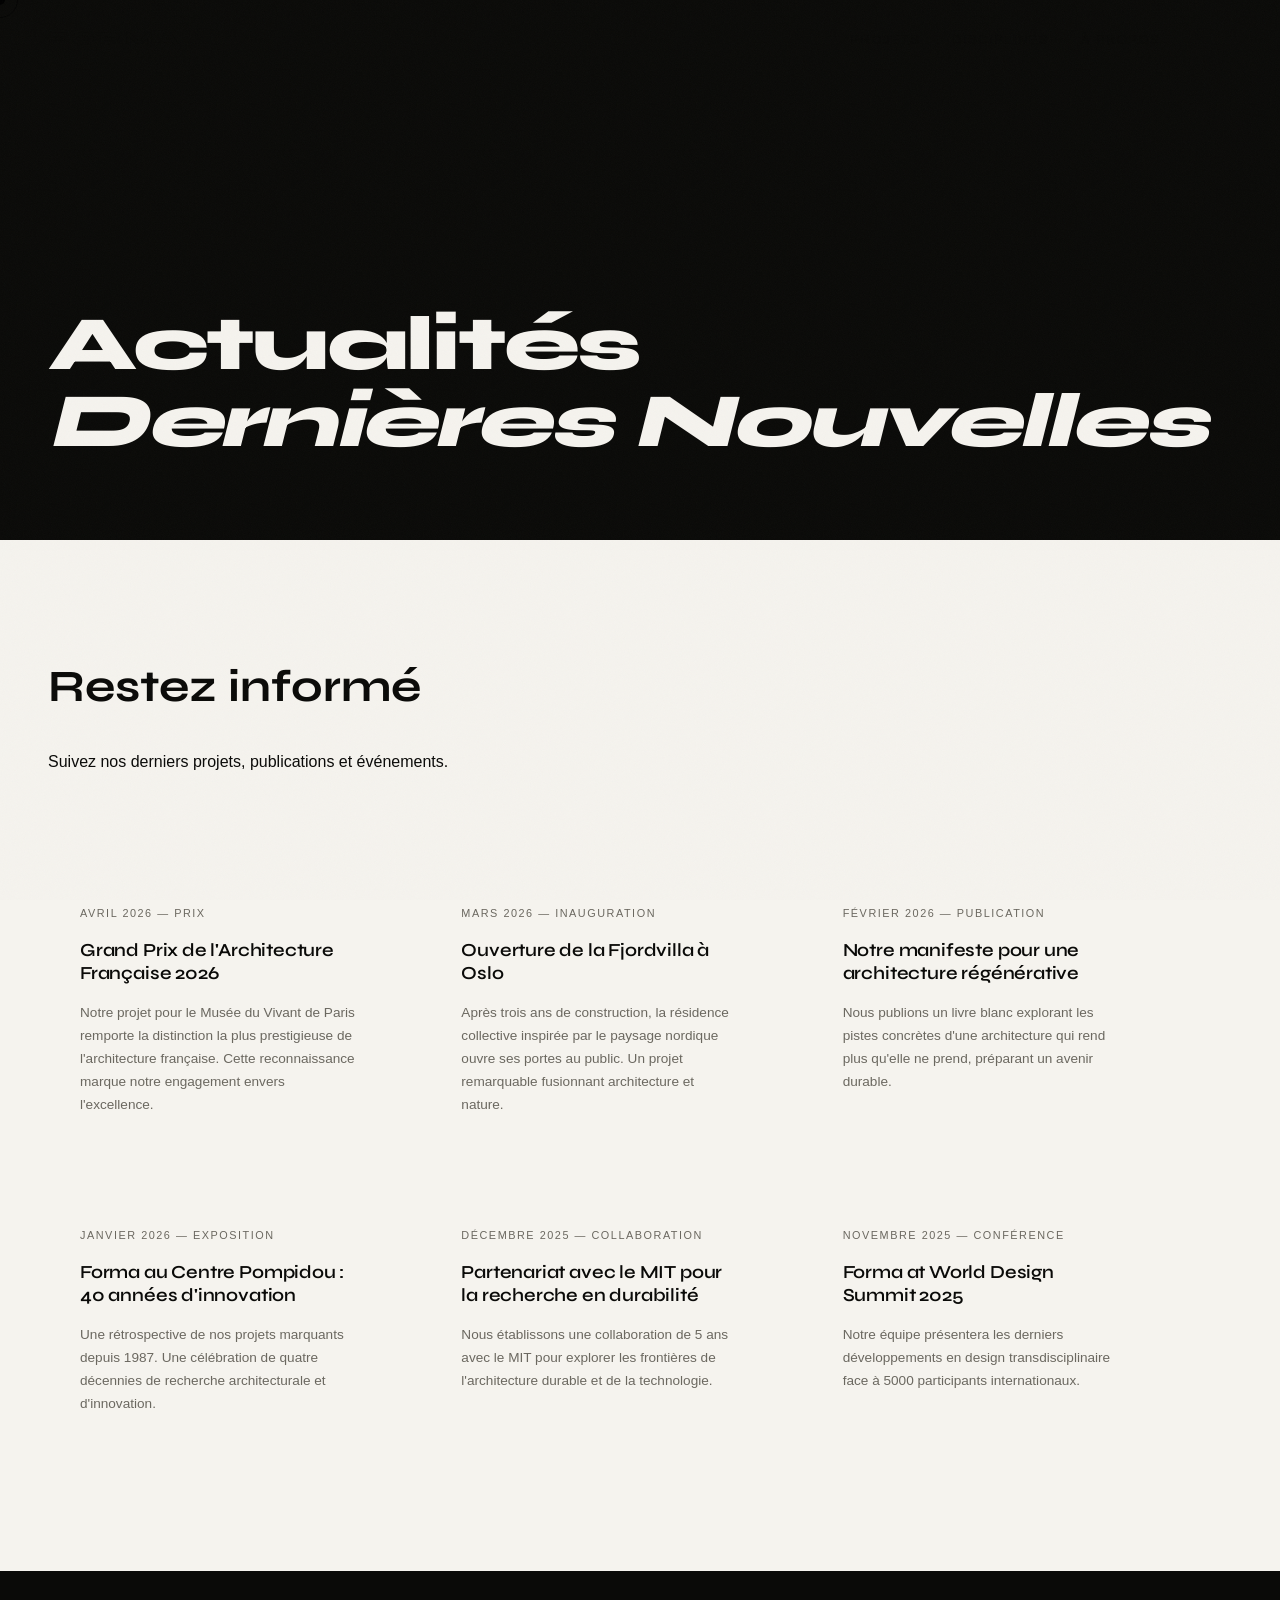
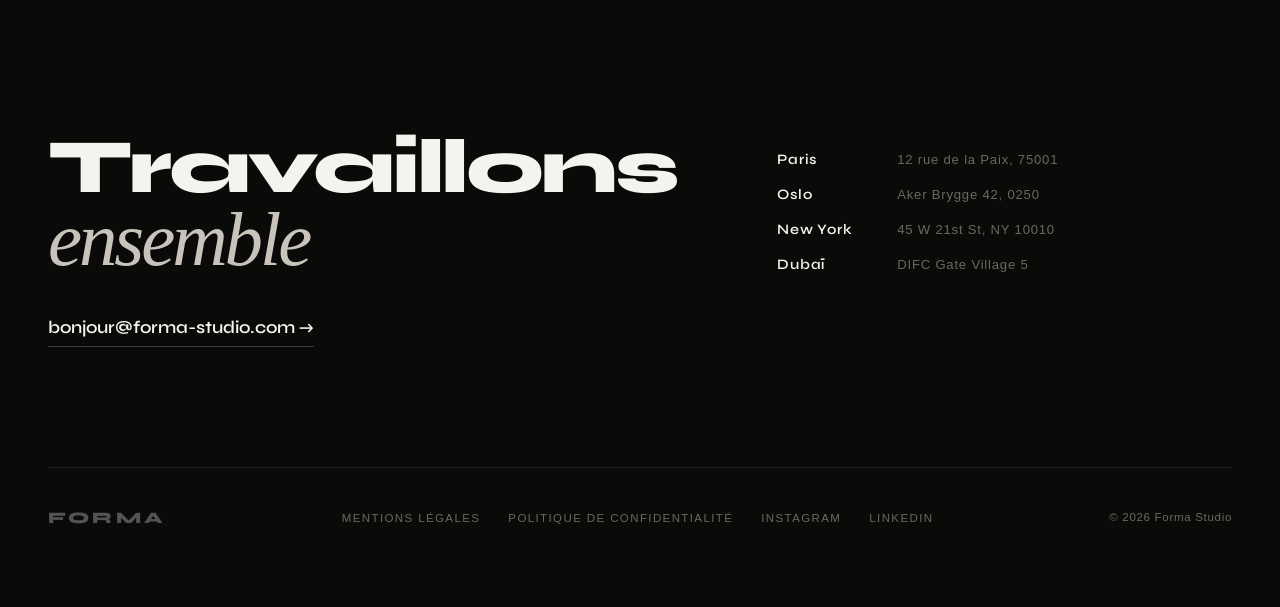
==== actualites.html @ c15c1950 "Add files via upload" ====
<!DOCTYPE html>
<html lang="fr">
<head>
<meta charset="UTF-8">
<meta name="viewport" content="width=device-width, initial-scale=1.0">
<title>Actualités — FORMA</title>
<link rel="preconnect" href="https://fonts.googleapis.com">
<link rel="preconnect" href="https://fonts.gstatic.com" crossorigin>
<link href="https://fonts.googleapis.com/css2?family=Editorial+New:ital,wght@0,400;0,700;1,400&family=Neue+Montreal:wght@300;400;500&family=Syne:wght@400;500;600;700;800&display=swap" rel="stylesheet">
<link rel="stylesheet" href="styles.css">
</head>
<body>

<div class="cursor" id="cursor"></div>
<div class="cursor-ring" id="cursorRing"></div>

<!-- NAV -->
<nav id="mainNav">
  <a href="index.html" class="nav-logo">Forma</a>
  <div class="nav-right">
    <ul class="nav-links" id="navLinks">
      <li><a href="projets.html">Projets</a></li>
      <li><a href="disciplines.html">Disciplines</a></li>
      <li><a href="apropos.html">À Propos</a></li>
    </ul>
    <button class="menu-btn" id="menuBtn" aria-label="Menu">
      <span></span><span></span><span></span>
    </button>
  </div>
</nav>

<!-- FULLSCREEN MENU -->
<div class="fullmenu" id="fullmenu">
  <ul class="fullmenu-nav">
    <li><a href="projets.html">Projets</a></li>
    <li><a href="disciplines.html">Disciplines</a></li>
    <li><a href="apropos.html">À Propos</a></li>
    <li><a href="actualites.html">Actualités</a></li>
    <li><a href="durabilite.html">Durabilité</a></li>
    <li><a href="index.html#contact">Contact</a></li>
  </ul>
  <div class="fullmenu-info">
    <div>
      <a href="#">Instagram</a><br>
      <a href="#">LinkedIn</a>
    </div>
    <div>
      Paris · Oslo<br>New York · Dubaï
    </div>
  </div>
</div>

<!-- PAGE HEADER -->
<section class="page-header">
  <h1>Actualités<br><em>Dernières Nouvelles</em></h1>
</section>

<!-- PAGE CONTENT -->
<section class="page-content">
  <div class="page-section">
    <h2>Restez informé</h2>
    <p>Suivez nos derniers projets, publications et événements.</p>
  </div>

  <div class="news" style="padding: 0; background: transparent;">
    <div class="news-grid" style="gap: 40px;">
      <a href="#" class="news-card reveal">
        <div class="news-date">Avril 2026 — Prix</div>
        <h3 class="news-title">Grand Prix de l'Architecture Française 2026</h3>
        <p class="news-excerpt">Notre projet pour le Musée du Vivant de Paris remporte la distinction la plus prestigieuse de l'architecture française. Cette reconnaissance marque notre engagement envers l'excellence.</p>
      </a>
      <a href="#" class="news-card reveal">
        <div class="news-date">Mars 2026 — Inauguration</div>
        <h3 class="news-title">Ouverture de la Fjordvilla à Oslo</h3>
        <p class="news-excerpt">Après trois ans de construction, la résidence collective inspirée par le paysage nordique ouvre ses portes au public. Un projet remarquable fusionnant architecture et nature.</p>
      </a>
      <a href="#" class="news-card reveal">
        <div class="news-date">Février 2026 — Publication</div>
        <h3 class="news-title">Notre manifeste pour une architecture régénérative</h3>
        <p class="news-excerpt">Nous publions un livre blanc explorant les pistes concrètes d'une architecture qui rend plus qu'elle ne prend, préparant un avenir durable.</p>
      </a>
      <a href="#" class="news-card reveal">
        <div class="news-date">Janvier 2026 — Exposition</div>
        <h3 class="news-title">Forma au Centre Pompidou : 40 années d'innovation</h3>
        <p class="news-excerpt">Une rétrospective de nos projets marquants depuis 1987. Une célébration de quatre décennies de recherche architecturale et d'innovation.</p>
      </a>
      <a href="#" class="news-card reveal">
        <div class="news-date">Décembre 2025 — Collaboration</div>
        <h3 class="news-title">Partenariat avec le MIT pour la recherche en durabilité</h3>
        <p class="news-excerpt">Nous établissons une collaboration de 5 ans avec le MIT pour explorer les frontières de l'architecture durable et de la technologie.</p>
      </a>
      <a href="#" class="news-card reveal">
        <div class="news-date">Novembre 2025 — Conférence</div>
        <h3 class="news-title">Forma at World Design Summit 2025</h3>
        <p class="news-excerpt">Notre équipe présentera les derniers développements en design transdisciplinaire face à 5000 participants internationaux.</p>
      </a>
    </div>
  </div>
</section>

<!-- CONTACT / FOOTER -->
<section class="contact-section">
  <div class="contact-inner">
    <div class="contact-left">
      <h2 class="reveal">Travaillons<br><em>ensemble</em></h2>
      <a href="mailto:bonjour@forma-studio.com" class="contact-email reveal">
        bonjour@forma-studio.com →
      </a>
    </div>
    <div class="contact-right reveal">
      <ul class="studios-list">
        <li><span class="city">Paris</span> 12 rue de la Paix, 75001</li>
        <li><span class="city">Oslo</span> Aker Brygge 42, 0250</li>
        <li><span class="city">New York</span> 45 W 21st St, NY 10010</li>
        <li><span class="city">Dubaï</span> DIFC Gate Village 5</li>
      </ul>
    </div>
  </div>
  <div class="footer-bottom">
    <span class="footer-logo">Forma</span>
    <ul class="footer-links">
      <li><a href="#">Mentions légales</a></li>
      <li><a href="#">Politique de confidentialité</a></li>
      <li><a href="#">Instagram</a></li>
      <li><a href="#">LinkedIn</a></li>
    </ul>
    <span class="footer-copy">© 2026 Forma Studio</span>
  </div>
</section>

<script src="main.js"></script>
</body>
</html>
---- styles.css ----
:root {
  --black: #0a0a08;
  --white: #f5f3ee;
  --warm-gray: #c8c4bb;
  --accent: #d4501a;
  --mid: #6b6860;
  --font-display: 'Syne', sans-serif;
  --font-body: 'Neue Montreal', 'DM Sans', sans-serif;
  --font-serif: 'Georgia', serif;
}

*, *::before, *::after { margin: 0; padding: 0; box-sizing: border-box; }

html { scroll-behavior: smooth; }

body {
  background: var(--white);
  color: var(--black);
  font-family: var(--font-body);
  font-weight: 300;
  overflow-x: hidden;
  cursor: none;
}

/* CUSTOM CURSOR */
.cursor {
  position: fixed;
  width: 10px;
  height: 10px;
  background: var(--black);
  border-radius: 50%;
  pointer-events: none;
  z-index: 9999;
  transform: translate(-50%, -50%);
  transition: transform 0.1s ease, width 0.3s ease, height 0.3s ease, background 0.3s ease;
  mix-blend-mode: difference;
}

.cursor-ring {
  position: fixed;
  width: 36px;
  height: 36px;
  border: 1px solid var(--black);
  border-radius: 50%;
  pointer-events: none;
  z-index: 9998;
  transform: translate(-50%, -50%);
  transition: transform 0.18s ease, width 0.3s ease, height 0.3s ease, opacity 0.3s ease;
  mix-blend-mode: difference;
  opacity: 0.6;
}

.cursor.hover { width: 20px; height: 20px; }
.cursor-ring.hover { width: 60px; height: 60px; opacity: 1; }

/* NOISE OVERLAY */
body::before {
  content: '';
  position: fixed;
  inset: 0;
  opacity: 0.03;
  background-image: url("data:image/svg+xml,%3Csvg viewBox='0 0 256 256' xmlns='http://www.w3.org/2000/svg'%3E%3Cfilter id='noise'%3E%3CfeTurbulence type='fractalNoise' baseFrequency='0.9' numOctaves='4' stitchTiles='stitch'/%3E%3C/filter%3E%3Crect width='100%25' height='100%25' filter='url(%23noise)'/%3E%3C/svg%3E");
  background-size: 200px 200px;
  pointer-events: none;
  z-index: 9997;
}

/* NAV */
nav {
  position: fixed;
  top: 0;
  left: 0;
  right: 0;
  z-index: 100;
  display: flex;
  align-items: center;
  justify-content: space-between;
  padding: 28px 48px;
  mix-blend-mode: normal;
}

.nav-logo {
  font-family: var(--font-display);
  font-weight: 800;
  font-size: 1.1rem;
  letter-spacing: 0.25em;
  text-transform: uppercase;
  color: var(--black);
  text-decoration: none;
  transition: color 0.3s ease;
}

.nav-logo.inverted { color: var(--white); }

.nav-right {
  display: flex;
  align-items: center;
  gap: 40px;
}

.nav-links {
  display: flex;
  gap: 32px;
  list-style: none;
}

.nav-links a {
  font-size: 0.8rem;
  letter-spacing: 0.12em;
  text-transform: uppercase;
  text-decoration: none;
  color: var(--black);
  font-weight: 400;
  position: relative;
  transition: color 0.3s;
}

.nav-links a::after {
  content: '';
  position: absolute;
  bottom: -2px;
  left: 0;
  width: 0;
  height: 1px;
  background: var(--black);
  transition: width 0.35s ease;
}

.nav-links a:hover::after { width: 100%; }

nav.dark .nav-links a,
nav.dark .nav-logo { color: var(--white); }
nav.dark .nav-links a::after { background: var(--white); }

.menu-btn {
  background: none;
  border: none;
  cursor: none;
  display: flex;
  flex-direction: column;
  gap: 5px;
  padding: 4px;
}

.menu-btn span {
  display: block;
  width: 24px;
  height: 1px;
  background: var(--black);
  transition: all 0.35s ease;
  transform-origin: center;
}

nav.dark .menu-btn span { background: var(--white); }

.menu-btn.open span:nth-child(1) { transform: translateY(6px) rotate(45deg); }
.menu-btn.open span:nth-child(2) { opacity: 0; }
.menu-btn.open span:nth-child(3) { transform: translateY(-6px) rotate(-45deg); }

/* FULLSCREEN MENU */
.fullmenu {
  position: fixed;
  inset: 0;
  background: var(--black);
  z-index: 90;
  display: flex;
  align-items: center;
  justify-content: space-between;
  padding: 120px 48px 80px;
  opacity: 0;
  pointer-events: none;
  transition: opacity 0.5s ease;
}

.fullmenu.open { opacity: 1; pointer-events: all; }

.fullmenu-nav {
  list-style: none;
  display: flex;
  flex-direction: column;
  gap: 8px;
}

.fullmenu-nav li { overflow: hidden; }

.fullmenu-nav a {
  display: block;
  font-family: var(--font-display);
  font-size: clamp(2.5rem, 5vw, 4.5rem);
  font-weight: 700;
  color: var(--warm-gray);
  text-decoration: none;
  letter-spacing: -0.02em;
  transition: color 0.2s, transform 0.2s;
  transform: translateY(110%);
}

.fullmenu.open .fullmenu-nav a {
  transform: translateY(0);
  transition: color 0.2s, transform 0.5s cubic-bezier(0.16, 1, 0.3, 1);
}

.fullmenu.open .fullmenu-nav li:nth-child(1) a { transition-delay: 0.05s; }
.fullmenu.open .fullmenu-nav li:nth-child(2) a { transition-delay: 0.1s; }
.fullmenu.open .fullmenu-nav li:nth-child(3) a { transition-delay: 0.15s; }
.fullmenu.open .fullmenu-nav li:nth-child(4) a { transition-delay: 0.2s; }
.fullmenu.open .fullmenu-nav li:nth-child(5) a { transition-delay: 0.25s; }
.fullmenu.open .fullmenu-nav li:nth-child(6) a { transition-delay: 0.3s; }

.fullmenu-nav a:hover { color: var(--white); }

.fullmenu-info {
  display: flex;
  flex-direction: column;
  justify-content: flex-end;
  gap: 48px;
  color: var(--mid);
  font-size: 0.8rem;
  letter-spacing: 0.08em;
  text-transform: uppercase;
  padding-bottom: 20px;
}

.fullmenu-info a { color: var(--mid); text-decoration: none; transition: color 0.2s; }
.fullmenu-info a:hover { color: var(--white); }

/* HERO */
.hero {
  height: 100vh;
  min-height: 700px;
  display: grid;
  grid-template-rows: 1fr auto;
  background: var(--black);
  position: relative;
  overflow: hidden;
}

.hero-bg {
  position: absolute;
  inset: 0;
  z-index: 0;
}

.hero-bg-img {
  width: 100%;
  height: 100%;
  object-fit: cover;
  opacity: 0;
  transition: opacity 1.2s ease;
  position: absolute;
  inset: 0;
}

.hero-bg-img.active { opacity: 0.35; }

.hero-content {
  position: relative;
  z-index: 2;
  display: flex;
  flex-direction: column;
  justify-content: flex-end;
  padding: 0 48px 60px;
}

.hero-tag {
  font-size: 0.72rem;
  letter-spacing: 0.2em;
  text-transform: uppercase;
  color: var(--warm-gray);
  margin-bottom: 24px;
  opacity: 0;
  transform: translateY(20px);
  animation: fadeUp 0.8s ease 0.4s forwards;
}

.hero-title {
  font-family: var(--font-display);
  font-weight: 800;
  font-size: clamp(3.5rem, 8vw, 9rem);
  line-height: 0.92;
  letter-spacing: -0.03em;
  color: var(--white);
  opacity: 0;
  transform: translateY(30px);
  animation: fadeUp 1s ease 0.5s forwards;
}

.hero-title em {
  font-style: italic;
  font-family: var(--font-serif);
  font-weight: 400;
  color: var(--warm-gray);
}

.hero-bottom {
  position: relative;
  z-index: 2;
  display: flex;
  align-items: center;
  justify-content: space-between;
  padding: 28px 48px;
  border-top: 1px solid rgba(255,255,255,0.1);
}

.hero-desc {
  color: var(--warm-gray);
  font-size: 0.82rem;
  letter-spacing: 0.06em;
  max-width: 360px;
  line-height: 1.7;
  opacity: 0;
  animation: fadeUp 0.8s ease 0.8s forwards;
}

.hero-scroll {
  display: flex;
  align-items: center;
  gap: 16px;
  color: var(--warm-gray);
  font-size: 0.72rem;
  letter-spacing: 0.15em;
  text-transform: uppercase;
  opacity: 0;
  animation: fadeUp 0.8s ease 1s forwards;
}

.scroll-line {
  width: 60px;
  height: 1px;
  background: var(--warm-gray);
  position: relative;
  overflow: hidden;
}

.scroll-line::after {
  content: '';
  position: absolute;
  top: 0;
  left: -100%;
  width: 100%;
  height: 100%;
  background: var(--white);
  animation: scrollAnim 2s ease infinite 1.5s;
}

@keyframes scrollAnim {
  0% { left: -100%; }
  50% { left: 0%; }
  100% { left: 100%; }
}

.hero-counter {
  color: var(--warm-gray);
  font-size: 0.72rem;
  letter-spacing: 0.1em;
  font-family: var(--font-display);
  opacity: 0;
  animation: fadeUp 0.8s ease 1.1s forwards;
}

/* MARQUEE TICKER */
.ticker {
  background: var(--accent);
  overflow: hidden;
  padding: 14px 0;
}

.ticker-inner {
  display: flex;
  gap: 0;
  white-space: nowrap;
  animation: marquee 20s linear infinite;
}

.ticker-item {
  display: flex;
  align-items: center;
  gap: 32px;
  padding-right: 32px;
  font-size: 0.72rem;
  letter-spacing: 0.2em;
  text-transform: uppercase;
  color: var(--white);
  font-weight: 500;
}

.ticker-dot {
  width: 4px;
  height: 4px;
  border-radius: 50%;
  background: rgba(255,255,255,0.5);
  flex-shrink: 0;
}

@keyframes marquee {
  from { transform: translateX(0); }
  to { transform: translateX(-50%); }
}

/* INTRO SECTION */
.intro {
  padding: 140px 48px;
  display: grid;
  grid-template-columns: 1fr 1fr;
  gap: 80px;
  align-items: end;
}

.intro-number {
  font-family: var(--font-display);
  font-size: clamp(5rem, 12vw, 11rem);
  font-weight: 800;
  color: transparent;
  -webkit-text-stroke: 1px var(--warm-gray);
  line-height: 1;
  letter-spacing: -0.04em;
  user-select: none;
}

.intro-text h2 {
  font-family: var(--font-display);
  font-size: clamp(2rem, 3.5vw, 3.2rem);
  font-weight: 700;
  line-height: 1.08;
  letter-spacing: -0.025em;
  margin-bottom: 32px;
}

.intro-text p {
  font-size: 1rem;
  line-height: 1.8;
  color: var(--mid);
  max-width: 480px;
  margin-bottom: 48px;
}

.btn-link {
  display: inline-flex;
  align-items: center;
  gap: 14px;
  font-size: 0.78rem;
  letter-spacing: 0.15em;
  text-transform: uppercase;
  text-decoration: none;
  color: var(--black);
  font-weight: 500;
  border-bottom: 1px solid var(--black);
  padding-bottom: 6px;
  transition: gap 0.3s ease, color 0.3s;
}

.btn-link:hover { gap: 22px; }

.btn-link .arrow {
  font-size: 1rem;
  transition: transform 0.3s ease;
}

.btn-link:hover .arrow { transform: translateX(6px); }

/* PROJECTS GRID */
.projects-header {
  padding: 80px 48px 40px;
  display: flex;
  align-items: baseline;
  justify-content: space-between;
}

.projects-header h2 {
  font-family: var(--font-display);
  font-size: 0.72rem;
  letter-spacing: 0.2em;
  text-transform: uppercase;
  font-weight: 600;
  color: var(--mid);
}

.projects-header a {
  font-size: 0.72rem;
  letter-spacing: 0.15em;
  text-transform: uppercase;
  text-decoration: none;
  color: var(--mid);
  transition: color 0.2s;
}

.projects-header a:hover { color: var(--black); }

.projects-grid {
  padding: 0 48px 120px;
  display: grid;
  grid-template-columns: repeat(12, 1fr);
  grid-template-rows: auto auto;
  gap: 3px;
}

.project-card {
  position: relative;
  overflow: hidden;
  background: var(--black);
  cursor: none;
}

.project-card:nth-child(1) {
  grid-column: 1 / 8;
  grid-row: 1;
  aspect-ratio: 16/10;
}

.project-card:nth-child(2) {
  grid-column: 8 / 13;
  grid-row: 1;
  aspect-ratio: 4/3;
}

.project-card:nth-child(3) {
  grid-column: 1 / 5;
  grid-row: 2;
  aspect-ratio: 4/5;
}

.project-card:nth-child(4) {
  grid-column: 5 / 9;
  grid-row: 2;
  aspect-ratio: 4/5;
}

.project-card:nth-child(5) {
  grid-column: 9 / 13;
  grid-row: 2;
  aspect-ratio: 4/5;
}

.project-card img {
  width: 100%;
  height: 100%;
  object-fit: cover;
  transition: transform 0.7s cubic-bezier(0.16, 1, 0.3, 1), opacity 0.4s;
  opacity: 0.85;
  display: block;
}

.project-card:hover img {
  transform: scale(1.04);
  opacity: 1;
}

.project-info {
  position: absolute;
  bottom: 0;
  left: 0;
  right: 0;
  padding: 20px 24px;
  background: linear-gradient(transparent, rgba(0,0,0,0.75));
  transform: translateY(8px);
  transition: transform 0.4s ease;
  opacity: 0;
  transition: opacity 0.4s, transform 0.4s;
}

.project-card:hover .project-info { opacity: 1; transform: translateY(0); }

.project-cat {
  font-size: 0.68rem;
  letter-spacing: 0.18em;
  text-transform: uppercase;
  color: var(--warm-gray);
  margin-bottom: 4px;
}

.project-title {
  font-family: var(--font-display);
  font-size: 1.05rem;
  font-weight: 600;
  color: var(--white);
  line-height: 1.2;
}

.project-tag-fixed {
  position: absolute;
  top: 20px;
  left: 24px;
  font-size: 0.65rem;
  letter-spacing: 0.15em;
  text-transform: uppercase;
  color: rgba(255,255,255,0.6);
  border: 1px solid rgba(255,255,255,0.2);
  padding: 4px 10px;
  border-radius: 20px;
}

/* STATEMENT SECTION */
.statement {
  background: var(--black);
  padding: 160px 48px;
  color: var(--white);
}

.statement-inner {
  max-width: 1100px;
}

.statement h2 {
  font-family: var(--font-display);
  font-size: clamp(2.5rem, 5.5vw, 5.5rem);
  font-weight: 700;
  line-height: 1.05;
  letter-spacing: -0.03em;
  margin-bottom: 64px;
}

.statement h2 em {
  font-style: italic;
  font-family: var(--font-serif);
  font-weight: 400;
  color: var(--warm-gray);
}

.statement-cols {
  display: grid;
  grid-template-columns: 1fr 1fr 1fr;
  gap: 60px;
  padding-top: 64px;
  border-top: 1px solid rgba(255,255,255,0.1);
}

.stat-block {}

.stat-number {
  font-family: var(--font-display);
  font-size: 3rem;
  font-weight: 800;
  color: var(--white);
  letter-spacing: -0.04em;
  line-height: 1;
  margin-bottom: 12px;
}

.stat-label {
  font-size: 0.78rem;
  letter-spacing: 0.12em;
  text-transform: uppercase;
  color: var(--mid);
  margin-bottom: 16px;
}

.stat-desc {
  font-size: 0.88rem;
  line-height: 1.7;
  color: rgba(255,255,255,0.4);
}

/* DISCIPLINES */
.disciplines {
  padding: 120px 48px;
}

.disciplines-header {
  display: flex;
  justify-content: space-between;
  align-items: baseline;
  margin-bottom: 64px;
}

.disciplines-header h2 {
  font-family: var(--font-display);
  font-size: 0.72rem;
  letter-spacing: 0.2em;
  text-transform: uppercase;
  color: var(--mid);
}

.disciplines-list {
  display: flex;
  flex-direction: column;
  gap: 0;
}

.discipline-item {
  display: grid;
  grid-template-columns: 80px 1fr auto;
  align-items: center;
  gap: 40px;
  padding: 36px 0;
  border-bottom: 1px solid rgba(0,0,0,0.1);
  text-decoration: none;
  color: var(--black);
  transition: padding-left 0.4s cubic-bezier(0.16,1,0.3,1);
  position: relative;
  overflow: hidden;
}

.discipline-item::before {
  content: '';
  position: absolute;
  left: 0;
  top: 0;
  bottom: 0;
  width: 0;
  background: var(--black);
  transition: width 0.4s cubic-bezier(0.16,1,0.3,1);
  z-index: -1;
}

.discipline-item:hover { color: var(--white); padding-left: 24px; }
.discipline-item:hover::before { width: 100%; }

.discipline-num {
  font-family: var(--font-display);
  font-size: 0.72rem;
  font-weight: 600;
  letter-spacing: 0.1em;
  color: var(--warm-gray);
  transition: color 0.4s;
}

.discipline-item:hover .discipline-num { color: rgba(255,255,255,0.4); }

.discipline-name {
  font-family: var(--font-display);
  font-size: clamp(1.4rem, 3vw, 2.5rem);
  font-weight: 700;
  letter-spacing: -0.02em;
}

.discipline-arrow {
  font-size: 1.3rem;
  transition: transform 0.3s;
}

.discipline-item:hover .discipline-arrow { transform: translateX(8px); }

/* FEATURED NEWS */
.news {
  padding: 80px 48px 120px;
  background: #f0ece4;
}

.news-header {
  display: flex;
  justify-content: space-between;
  align-items: baseline;
  margin-bottom: 48px;
}

.news-header h2 {
  font-family: var(--font-display);
  font-size: 0.72rem;
  letter-spacing: 0.2em;
  text-transform: uppercase;
  color: var(--mid);
}

.news-header a {
  font-size: 0.72rem;
  letter-spacing: 0.12em;
  text-transform: uppercase;
  text-decoration: none;
  color: var(--mid);
  transition: color 0.2s;
}

.news-header a:hover { color: var(--black); }

.news-grid {
  display: grid;
  grid-template-columns: repeat(3, 1fr);
  gap: 2px;
}

.news-card {
  background: var(--white);
  padding: 36px 32px;
  text-decoration: none;
  color: var(--black);
  display: block;
  transition: background 0.3s;
  position: relative;
  overflow: hidden;
}

.news-card::after {
  content: '→';
  position: absolute;
  bottom: 32px;
  right: 32px;
  font-size: 1.1rem;
  opacity: 0;
  transform: translate(-6px, 6px);
  transition: opacity 0.3s, transform 0.3s;
}

.news-card:hover { background: var(--black); color: var(--white); }
.news-card:hover::after { opacity: 1; transform: translate(0, 0); }

.news-date {
  font-size: 0.68rem;
  letter-spacing: 0.14em;
  text-transform: uppercase;
  color: var(--mid);
  margin-bottom: 20px;
  transition: color 0.3s;
}

.news-card:hover .news-date { color: var(--warm-gray); }

.news-title {
  font-family: var(--font-display);
  font-size: 1.15rem;
  font-weight: 600;
  line-height: 1.25;
  letter-spacing: -0.01em;
  margin-bottom: 16px;
}

.news-excerpt {
  font-size: 0.85rem;
  line-height: 1.7;
  color: var(--mid);
  transition: color 0.3s;
}

.news-card:hover .news-excerpt { color: var(--warm-gray); }

/* CONTACT / FOOTER */
.contact-section {
  background: var(--black);
  padding: 160px 48px 80px;
  color: var(--white);
}

.contact-inner {
  display: grid;
  grid-template-columns: 1fr 1fr;
  gap: 100px;
  margin-bottom: 120px;
}

.contact-left h2 {
  font-family: var(--font-display);
  font-size: clamp(3rem, 6vw, 6rem);
  font-weight: 800;
  letter-spacing: -0.04em;
  line-height: 0.95;
  margin-bottom: 40px;
}

.contact-left h2 em {
  font-style: italic;
  font-family: var(--font-serif);
  font-weight: 400;
  color: var(--warm-gray);
}

.contact-email {
  display: inline-flex;
  align-items: center;
  gap: 14px;
  font-family: var(--font-display);
  font-size: 1.1rem;
  font-weight: 600;
  color: var(--white);
  text-decoration: none;
  border-bottom: 1px solid rgba(255,255,255,0.2);
  padding-bottom: 8px;
  transition: border-color 0.3s, gap 0.3s;
}

.contact-email:hover { border-color: var(--white); gap: 22px; }

.contact-right {
  padding-top: 20px;
  display: flex;
  flex-direction: column;
  justify-content: space-between;
}

.studios-list {
  list-style: none;
  display: flex;
  flex-direction: column;
  gap: 18px;
}

.studios-list li {
  display: flex;
  align-items: baseline;
  gap: 20px;
  font-size: 0.82rem;
  letter-spacing: 0.06em;
  color: var(--mid);
}

.studios-list .city {
  font-family: var(--font-display);
  font-weight: 600;
  color: var(--white);
  min-width: 100px;
  font-size: 0.9rem;
}

.footer-bottom {
  display: flex;
  align-items: center;
  justify-content: space-between;
  padding-top: 40px;
  border-top: 1px solid rgba(255,255,255,0.08);
}

.footer-logo {
  font-family: var(--font-display);
  font-weight: 800;
  font-size: 1rem;
  letter-spacing: 0.2em;
  text-transform: uppercase;
  color: rgba(255,255,255,0.3);
}

.footer-links {
  display: flex;
  gap: 28px;
  list-style: none;
}

.footer-links a {
  font-size: 0.72rem;
  letter-spacing: 0.12em;
  text-transform: uppercase;
  text-decoration: none;
  color: var(--mid);
  transition: color 0.2s;
}

.footer-links a:hover { color: var(--white); }

.footer-copy {
  font-size: 0.72rem;
  color: var(--mid);
  letter-spacing: 0.06em;
}

/* PAGE TRANSITION */
.page-transition {
  position: fixed;
  inset: 0;
  background: var(--black);
  z-index: 9990;
  transform: scaleY(0);
  transform-origin: bottom;
  pointer-events: none;
}

/* SCROLL REVEAL */
.reveal {
  opacity: 0;
  transform: translateY(40px);
  transition: opacity 0.9s cubic-bezier(0.16,1,0.3,1), transform 0.9s cubic-bezier(0.16,1,0.3,1);
}

.reveal.visible { opacity: 1; transform: translateY(0); }

@keyframes fadeUp {
  to { opacity: 1; transform: translateY(0); }
}

/* HORIZONTAL SCROLL */
.hscroll-section {
  padding: 80px 0;
  overflow: hidden;
  position: relative;
}

.hscroll-label {
  padding: 0 48px;
  font-size: 0.72rem;
  letter-spacing: 0.2em;
  text-transform: uppercase;
  color: var(--mid);
  margin-bottom: 36px;
}

.hscroll-track {
  display: flex;
  gap: 3px;
  padding: 0 48px;
  overflow-x: auto;
  scrollbar-width: none;
  -ms-overflow-style: none;
  scroll-snap-type: x mandatory;
}

.hscroll-track::-webkit-scrollbar { display: none; }

.hscroll-card {
  flex: 0 0 320px;
  aspect-ratio: 3/4;
  background: var(--black);
  position: relative;
  overflow: hidden;
  cursor: none;
  scroll-snap-align: start;
}

.hscroll-card img {
  width: 100%;
  height: 100%;
  object-fit: cover;
  opacity: 0.75;
  transition: opacity 0.4s, transform 0.7s cubic-bezier(0.16,1,0.3,1);
}

.hscroll-card:hover img { opacity: 1; transform: scale(1.05); }

.hscroll-card-info {
  position: absolute;
  bottom: 24px;
  left: 24px;
  right: 24px;
}

.hscroll-card-name {
  font-family: var(--font-display);
  font-weight: 600;
  font-size: 1rem;
  color: var(--white);
  margin-bottom: 4px;
}

.hscroll-card-role {
  font-size: 0.72rem;
  letter-spacing: 0.1em;
  text-transform: uppercase;
  color: rgba(255,255,255,0.5);
}

/* PAGE LAYOUTS */
.page-header {
  height: 60vh;
  background: var(--black);
  position: relative;
  display: flex;
  align-items: flex-end;
  color: var(--white);
  padding: 0 48px 80px;
}

.page-header h1 {
  font-family: var(--font-display);
  font-size: clamp(2.5rem, 6vw, 5.5rem);
  font-weight: 800;
  line-height: 1;
  letter-spacing: -0.03em;
}

.page-content {
  padding: 120px 48px;
  max-width: 1200px;
}

.page-section {
  margin-bottom: 100px;
}

.page-section h2 {
  font-family: var(--font-display);
  font-size: clamp(2rem, 3.5vw, 3.2rem);
  font-weight: 700;
  margin-bottom: 40px;
}

/* RESPONSIVE */
@media (max-width: 900px) {
  nav { padding: 24px 24px; }

  .hero-content { padding: 0 24px 48px; }
  .hero-bottom { padding: 20px 24px; flex-wrap: wrap; gap: 16px; }

  .intro { padding: 80px 24px; grid-template-columns: 1fr; gap: 40px; }

  .projects-header { padding: 60px 24px 32px; }
  .projects-grid {
    padding: 0 24px 80px;
    grid-template-columns: 1fr;
    grid-template-rows: auto;
  }

  .project-card:nth-child(n) {
    grid-column: 1;
    grid-row: auto;
    aspect-ratio: 16/9;
  }

  .statement { padding: 80px 24px; }
  .statement-cols { grid-template-columns: 1fr; gap: 40px; }

  .disciplines { padding: 80px 24px; }
  .discipline-item { grid-template-columns: 48px 1fr auto; gap: 20px; }

  .news { padding: 60px 24px 80px; }
  .news-grid { grid-template-columns: 1fr; }

  .contact-section { padding: 80px 24px 60px; }
  .contact-inner { grid-template-columns: 1fr; gap: 60px; }

  .footer-bottom { flex-direction: column; gap: 24px; align-items: flex-start; }

  .fullmenu { padding: 100px 24px 60px; flex-direction: column; gap: 40px; }
  .fullmenu-info { flex-direction: row; flex-wrap: wrap; gap: 20px; }

  .hscroll-section { padding: 60px 0; }
  .hscroll-label { padding: 0 24px; }
  .hscroll-track { padding: 0 24px; }

  .page-header { padding: 0 24px 60px; }
  .page-content { padding: 80px 24px; }
}
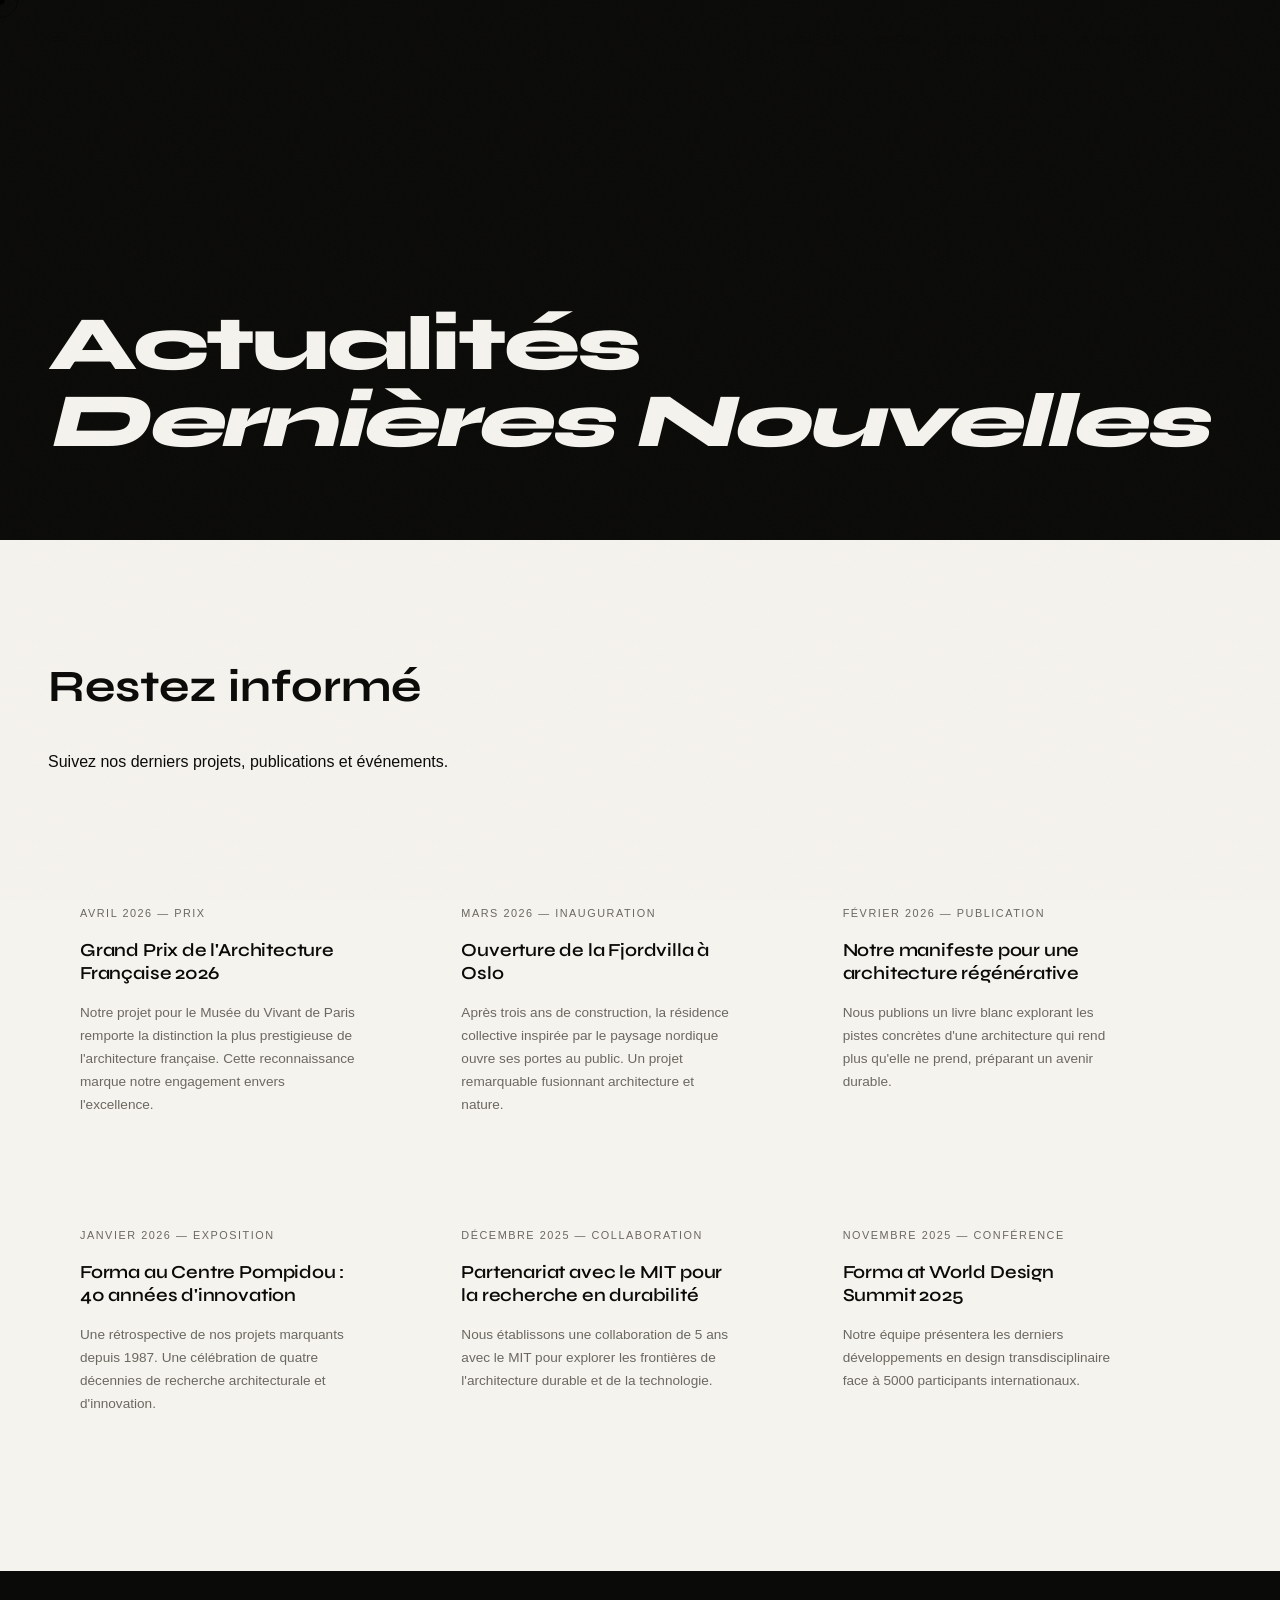
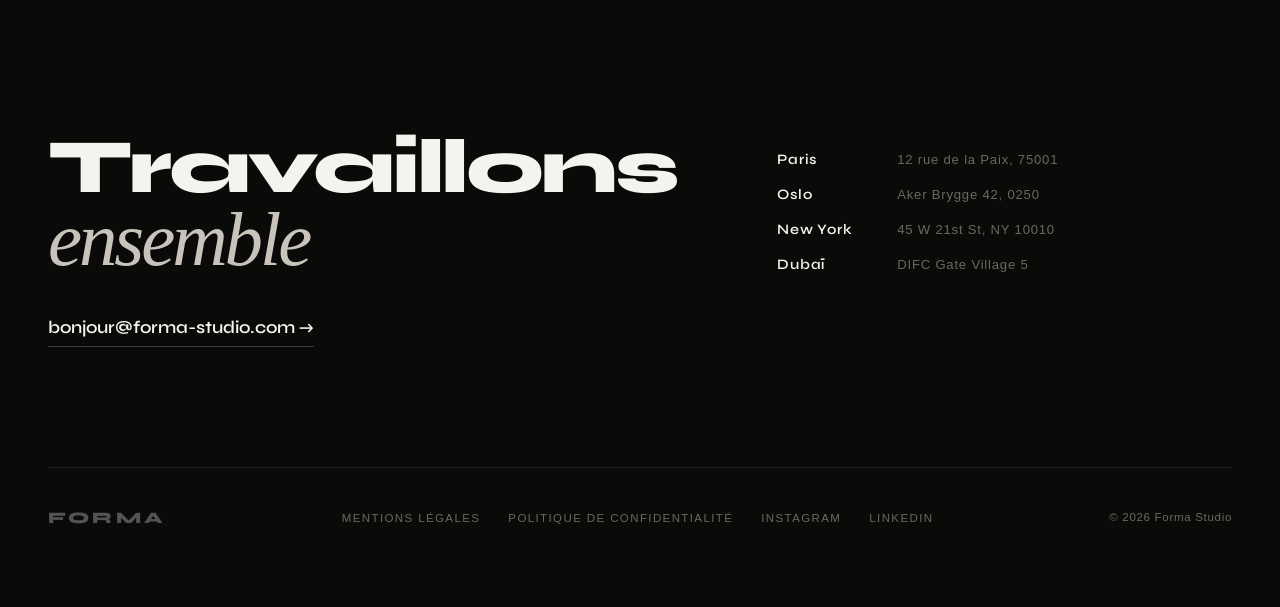
==== commit bbb51932: "Add files via upload" ====
--- a/actualites.html
+++ b/actualites.html
@@ -20,6 +20,7 @@
   <div class="nav-right">
     <ul class="nav-links" id="navLinks">
       <li><a href="projets.html">Projets</a></li>
+      <li><a href="show.html">Show</a></li>
       <li><a href="disciplines.html">Disciplines</a></li>
       <li><a href="apropos.html">À Propos</a></li>
     </ul>
@@ -33,6 +34,7 @@
 <div class="fullmenu" id="fullmenu">
   <ul class="fullmenu-nav">
     <li><a href="projets.html">Projets</a></li>
+    <li><a href="show.html">Show</a></li>
     <li><a href="disciplines.html">Disciplines</a></li>
     <li><a href="apropos.html">À Propos</a></li>
     <li><a href="actualites.html">Actualités</a></li>
--- a/styles.css
+++ b/styles.css
@@ -246,9 +246,10 @@
   height: 100%;
   object-fit: cover;
   opacity: 0;
-  transition: opacity 1.2s ease;
   position: absolute;
   inset: 0;
+  clip-path: inset(0 0 100% 0);
+  animation: slideImage 1.5s cubic-bezier(0.25, 0.46, 0.45, 0.94) 0s forwards;
 }
 
 .hero-bg-img.active { opacity: 0.35; }
@@ -281,8 +282,8 @@
   letter-spacing: -0.03em;
   color: var(--white);
   opacity: 0;
-  transform: translateY(30px);
-  animation: fadeUp 1s ease 0.5s forwards;
+  transform: translateY(-60px);
+  animation: slideDown 1.2s cubic-bezier(0.25, 0.46, 0.45, 0.94) 0.3s forwards;
 }
 
 .hero-title em {
@@ -363,6 +364,7 @@
   background: var(--accent);
   overflow: hidden;
   padding: 14px 0;
+  display: none;
 }
 
 .ticker-inner {
@@ -963,6 +965,26 @@
   to { opacity: 1; transform: translateY(0); }
 }
 
+@keyframes slideDown {
+  0% {
+    opacity: 0;
+    transform: translateY(-60px);
+  }
+  100% {
+    opacity: 1;
+    transform: translateY(0);
+  }
+}
+
+@keyframes slideImage {
+  from {
+    clip-path: inset(0 0 100% 0);
+  }
+  to {
+    clip-path: inset(0 0 0 0);
+  }
+}
+
 /* HORIZONTAL SCROLL */
 .hscroll-section {
   padding: 80px 0;
@@ -1068,6 +1090,132 @@
   margin-bottom: 40px;
 }
 
+/* SHOW PAGE - HERO WITH BACKGROUND IMAGE */
+.show-hero {
+  height: 70vh;
+  position: relative;
+  display: flex;
+  align-items: center;
+  justify-content: center;
+  overflow: hidden;
+  margin-top: 80px;
+}
+
+.show-bg {
+  position: absolute;
+  inset: 0;
+  background-image: url('https://images.unsplash.com/photo-1487958449943-2429e8be8625?w=1800&q=80');
+  background-size: cover;
+  background-position: center;
+  background-attachment: fixed;
+  z-index: 0;
+  filter: brightness(0.5);
+}
+
+.show-content {
+  position: relative;
+  z-index: 1;
+  text-align: center;
+  color: var(--white);
+  pointer-events: none;
+}
+
+.show-content h1 {
+  font-family: var(--font-display);
+  font-size: clamp(2.5rem, 6vw, 5rem);
+  font-weight: 800;
+  line-height: 1.1;
+  letter-spacing: -0.03em;
+  margin-bottom: 24px;
+  opacity: 0;
+  transform: translateY(40px);
+  animation: fadeUp 0.9s cubic-bezier(0.16,1,0.3,1) 0.2s forwards;
+}
+
+.show-content h1 em {
+  font-style: italic;
+  font-family: var(--font-serif);
+  font-weight: 400;
+  color: var(--warm-gray);
+}
+
+.show-content p {
+  font-size: 1.1rem;
+  letter-spacing: 0.05em;
+  color: var(--warm-gray);
+  max-width: 500px;
+  margin: 0 auto;
+  opacity: 0;
+  transform: translateY(40px);
+  animation: fadeUp 0.9s cubic-bezier(0.16,1,0.3,1) 0.4s forwards;
+}
+
+/* GALLERY SECTION */
+.show-gallery {
+  padding: 120px 48px;
+}
+
+.gallery-grid {
+  display: grid;
+  grid-template-columns: repeat(auto-fit, minmax(300px, 1fr));
+  gap: 24px;
+  width: 100%;
+  max-width: 1400px;
+  margin: 0 auto;
+}
+
+.gallery-item {
+  position: relative;
+  overflow: hidden;
+  aspect-ratio: 1/1;
+  background: var(--black);
+  cursor: none;
+}
+
+.gallery-item img {
+  width: 100%;
+  height: 100%;
+  object-fit: cover;
+  transition: transform 0.8s cubic-bezier(0.16, 1, 0.3, 1), opacity 0.4s;
+  opacity: 0.85;
+}
+
+.gallery-item:hover img {
+  transform: scale(1.08);
+  opacity: 1;
+}
+
+.gallery-overlay {
+  position: absolute;
+  inset: 0;
+  background: linear-gradient(135deg, rgba(0,0,0,0.3) 0%, rgba(0,0,0,0.8) 100%);
+  display: flex;
+  flex-direction: column;
+  justify-content: flex-end;
+  padding: 32px 24px;
+  opacity: 0;
+  transition: opacity 0.4s ease;
+}
+
+.gallery-item:hover .gallery-overlay {
+  opacity: 1;
+}
+
+.gallery-overlay h3 {
+  font-family: var(--font-display);
+  font-size: 1.3rem;
+  font-weight: 600;
+  color: var(--white);
+  margin-bottom: 8px;
+  letter-spacing: -0.01em;
+}
+
+.gallery-overlay p {
+  font-size: 0.9rem;
+  color: var(--warm-gray);
+  letter-spacing: 0.05em;
+}
+
 /* RESPONSIVE */
 @media (max-width: 900px) {
   nav { padding: 24px 24px; }
